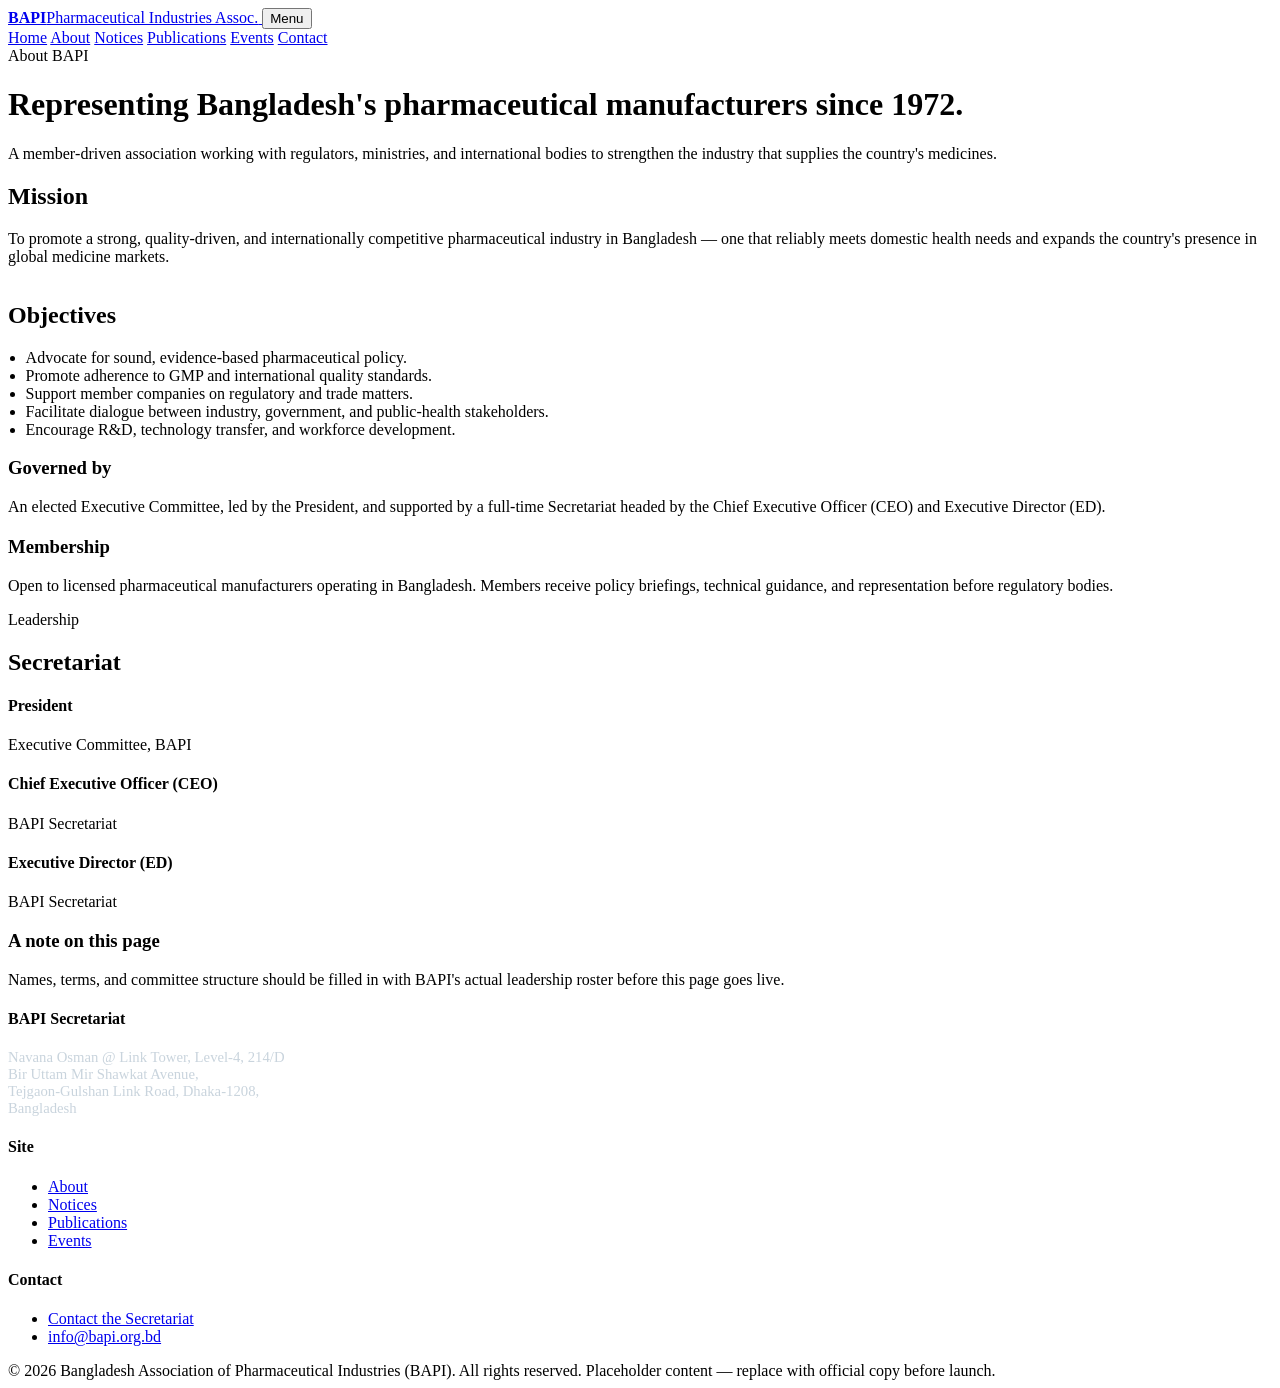
==== about.html @ 43f2510d "Add files via upload" ====
<!DOCTYPE html>
<html lang="en">
<head>
<meta charset="UTF-8">
<meta name="viewport" content="width=device-width, initial-scale=1.0">
<title>About — BAPI</title>
<link rel="preconnect" href="https://fonts.googleapis.com">
<link href="https://fonts.googleapis.com/css2?family=Source+Serif+4:wght@500;600;700&family=Public+Sans:wght@400;500;600;700&family=IBM+Plex+Mono:wght@500&display=swap" rel="stylesheet">
<link rel="stylesheet" href="css/style.css">
</head>
<body>

<header class="site-header">
  <div class="header-inner">
    <a class="brand" href="index.html">
      <span class="brand-mark" aria-hidden="true"></span>
      <span class="brand-text"><strong>BAPI</strong><span>Pharmaceutical Industries Assoc.</span></span>
    </a>
    <button class="nav-toggle" aria-expanded="false" aria-label="Toggle navigation">Menu</button>
    <nav class="nav">
      <a href="index.html">Home</a>
      <a href="about.html" aria-current="page">About</a>
      <a href="notices.html">Notices</a>
      <a href="publications.html">Publications</a>
      <a href="events.html">Events</a>
      <a href="contact.html">Contact</a>
    </nav>
  </div>
</header>

<div class="page-header">
  <div class="wrap">
    <span class="eyebrow">About BAPI</span>
    <h1>Representing Bangladesh's pharmaceutical manufacturers since 1972.</h1>
    <p>A member‑driven association working with regulators, ministries, and international bodies to strengthen the industry that supplies the country's medicines.</p>
  </div>
</div>

<section>
  <div class="wrap grid-2">
    <div>
      <div class="capsule-rule"><span></span><span></span></div>
      <h2>Mission</h2>
      <p style="color:var(--ink-soft);">
        To promote a strong, quality‑driven, and internationally competitive pharmaceutical industry in
        Bangladesh — one that reliably meets domestic health needs and expands the country's presence in
        global medicine markets.
      </p>
      <div class="capsule-rule" style="margin-top:36px;"><span></span><span></span></div>
      <h2>Objectives</h2>
      <ul style="color:var(--ink-soft);padding-left:1.1em;">
        <li>Advocate for sound, evidence‑based pharmaceutical policy.</li>
        <li>Promote adherence to GMP and international quality standards.</li>
        <li>Support member companies on regulatory and trade matters.</li>
        <li>Facilitate dialogue between industry, government, and public‑health stakeholders.</li>
        <li>Encourage R&amp;D, technology transfer, and workforce development.</li>
      </ul>
    </div>
    <div>
      <div class="card">
        <h3>Governed by</h3>
        <p>An elected Executive Committee, led by the President, and supported by a full‑time Secretariat headed by the Chief Executive Officer (CEO) and Executive Director (ED).</p>
      </div>
      <div class="card" style="margin-top:20px;">
        <h3>Membership</h3>
        <p>Open to licensed pharmaceutical manufacturers operating in Bangladesh. Members receive policy briefings, technical guidance, and representation before regulatory bodies.</p>
      </div>
    </div>
  </div>
</section>

<section class="section-alt">
  <div class="wrap">
    <div class="section-head">
      <span class="eyebrow-dark">Leadership</span>
      <h2>Secretariat</h2>
    </div>
    <div class="grid-2">
      <div>
        <div class="person">
          <span class="avatar" aria-hidden="true"></span>
          <div><h4>President</h4><span>Executive Committee, BAPI</span></div>
        </div>
        <div class="person">
          <span class="avatar" aria-hidden="true"></span>
          <div><h4>Chief Executive Officer (CEO)</h4><span>BAPI Secretariat</span></div>
        </div>
        <div class="person">
          <span class="avatar" aria-hidden="true"></span>
          <div><h4>Executive Director (ED)</h4><span>BAPI Secretariat</span></div>
        </div>
      </div>
      <div class="card">
        <h3>A note on this page</h3>
        <p>Names, terms, and committee structure should be filled in with BAPI's actual leadership roster before this page goes live.</p>
      </div>
    </div>
  </div>
</section>

<footer class="site-footer">
  <div class="wrap">
    <div class="footer-grid">
      <div>
        <h4>BAPI Secretariat</h4>
        <p style="max-width:38ch;color:#C9D4DD;font-size:.92rem;">
          Navana Osman @ Link Tower, Level‑4, 214/D Bir Uttam Mir Shawkat Avenue,
          Tejgaon‑Gulshan Link Road, Dhaka‑1208, Bangladesh
        </p>
      </div>
      <div>
        <h4>Site</h4>
        <ul>
          <li><a href="about.html">About</a></li>
          <li><a href="notices.html">Notices</a></li>
          <li><a href="publications.html">Publications</a></li>
          <li><a href="events.html">Events</a></li>
        </ul>
      </div>
      <div>
        <h4>Contact</h4>
        <ul>
          <li><a href="contact.html">Contact the Secretariat</a></li>
          <li><a href="mailto:info@bapi.org.bd">info@bapi.org.bd</a></li>
        </ul>
      </div>
    </div>
    <div class="footer-bottom">
      <span>© 2026 Bangladesh Association of Pharmaceutical Industries (BAPI). All rights reserved.</span>
      <span>Placeholder content — replace with official copy before launch.</span>
    </div>
  </div>
</footer>

<script src="js/script.js"></script>
</body>
</html>
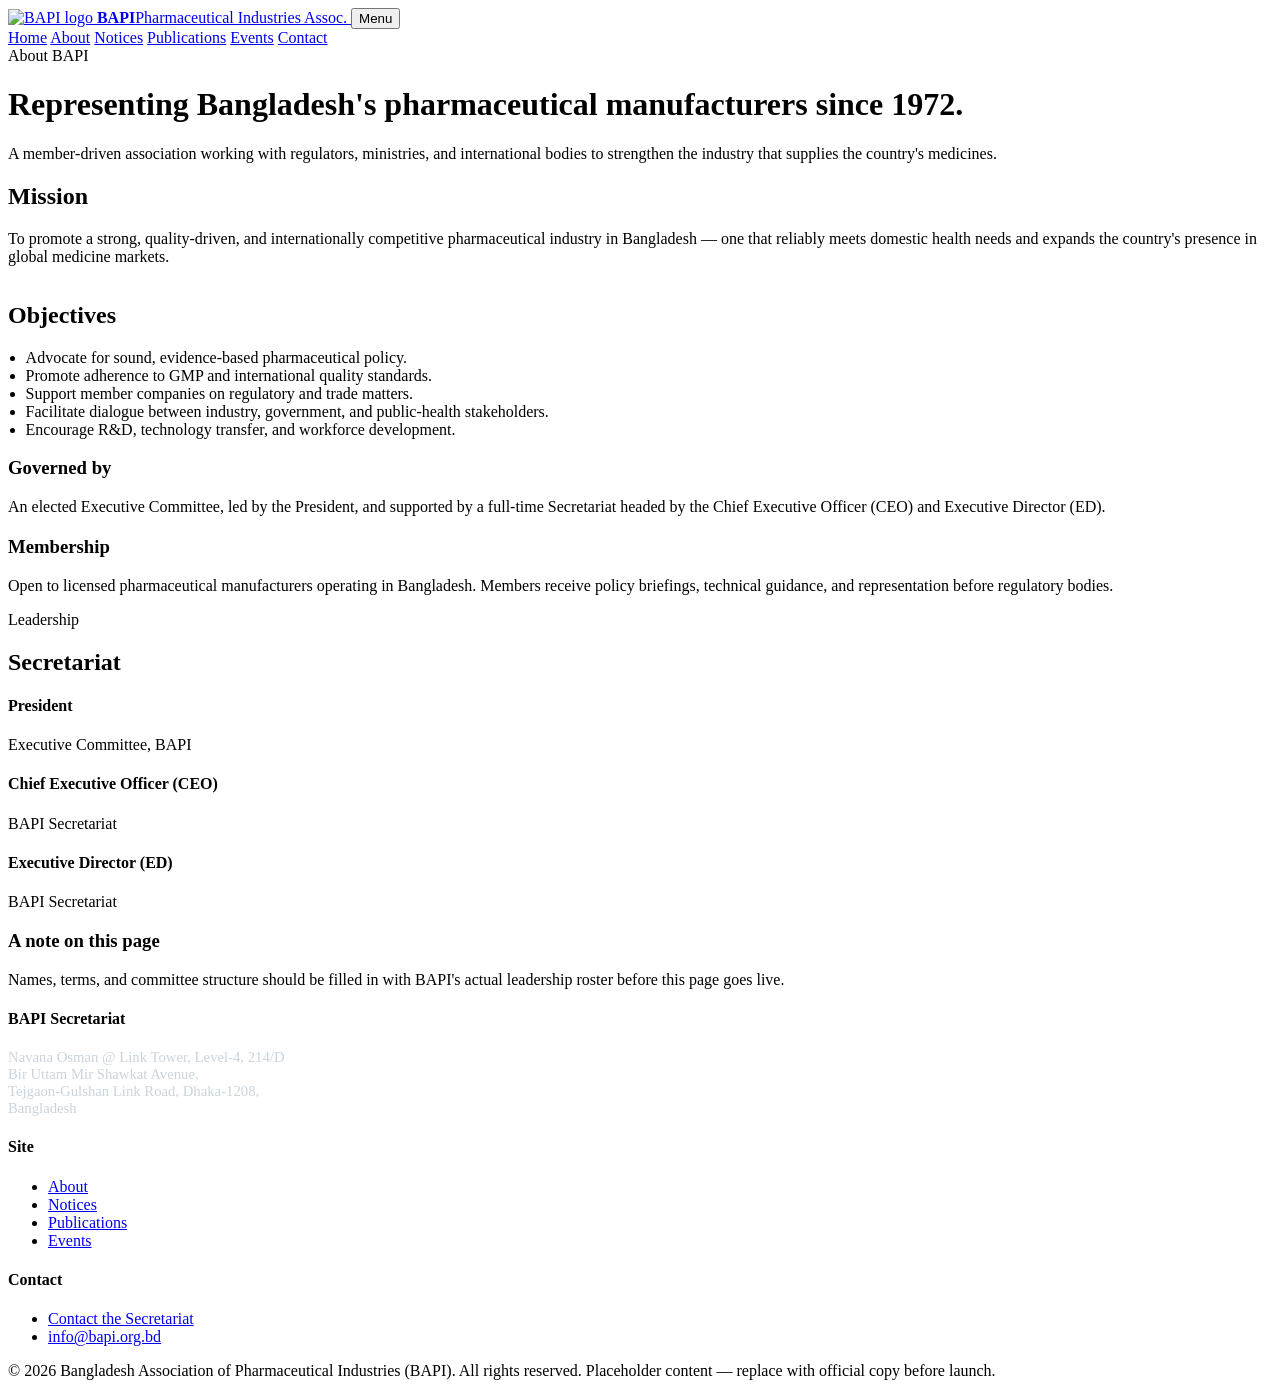
==== commit 15066584: "Add files via upload" ====
--- a/about.html
+++ b/about.html
@@ -6,6 +6,7 @@
 <title>About — BAPI</title>
 <link rel="preconnect" href="https://fonts.googleapis.com">
 <link href="https://fonts.googleapis.com/css2?family=Source+Serif+4:wght@500;600;700&family=Public+Sans:wght@400;500;600;700&family=IBM+Plex+Mono:wght@500&display=swap" rel="stylesheet">
+<link rel="icon" type="image/png" href="images/bapi-logo.png">
 <link rel="stylesheet" href="css/style.css">
 </head>
 <body>
@@ -13,7 +14,7 @@
 <header class="site-header">
   <div class="header-inner">
     <a class="brand" href="index.html">
-      <span class="brand-mark" aria-hidden="true"></span>
+      <img src="images/bapi-logo.png" alt="BAPI logo" class="brand-mark">
       <span class="brand-text"><strong>BAPI</strong><span>Pharmaceutical Industries Assoc.</span></span>
     </a>
     <button class="nav-toggle" aria-expanded="false" aria-label="Toggle navigation">Menu</button>
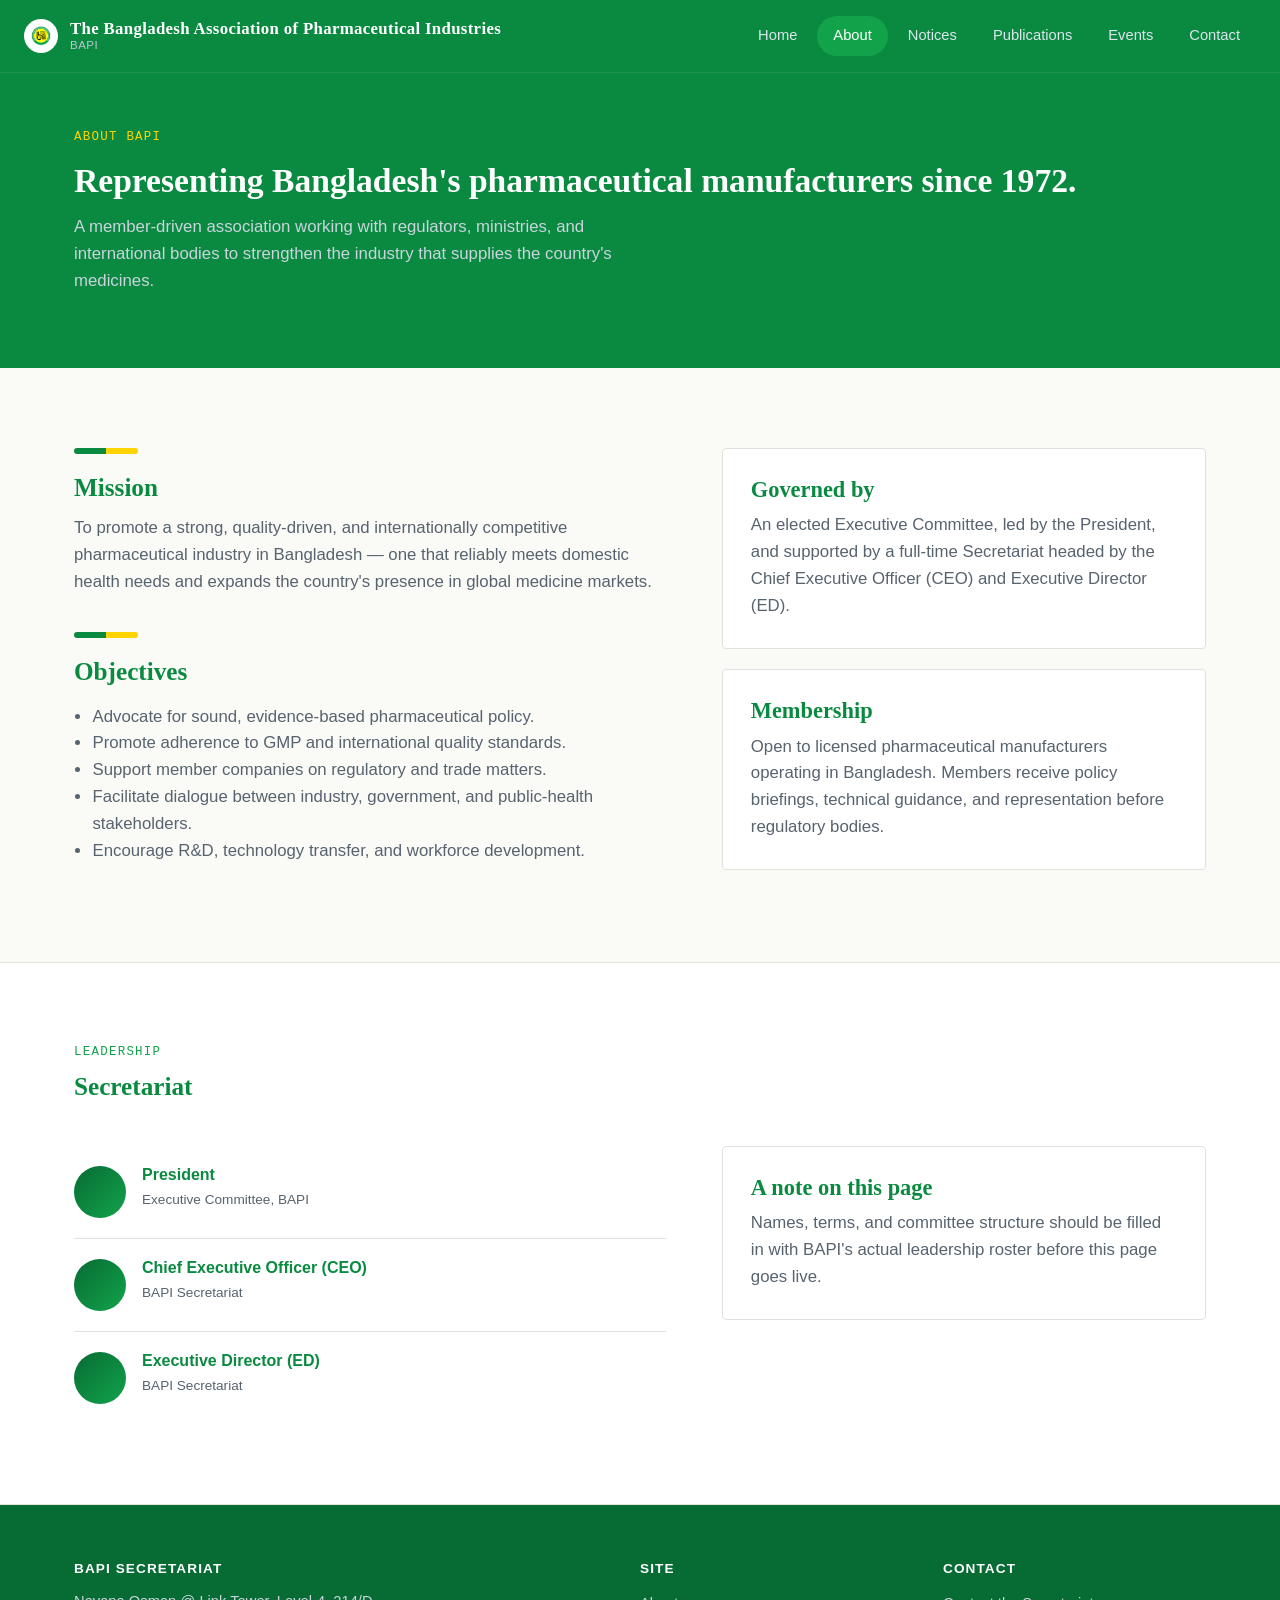
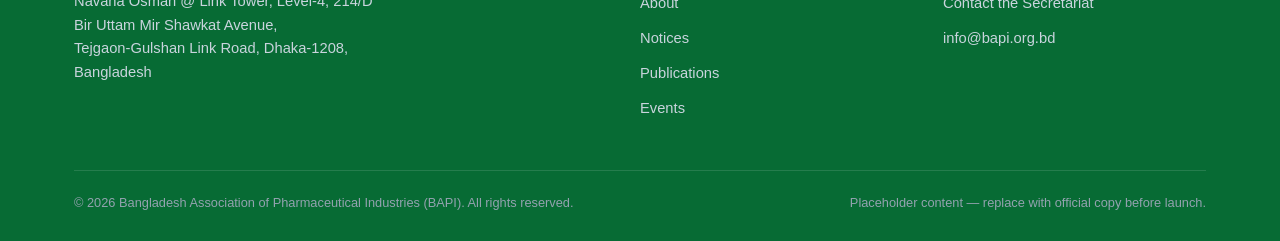
==== commit 5dee9053: "Update about.html" ====
--- a/about.html
+++ b/about.html
@@ -15,7 +15,7 @@
   <div class="header-inner">
     <a class="brand" href="index.html">
       <img src="images/bapi-logo.png" alt="BAPI logo" class="brand-mark">
-      <span class="brand-text"><strong>BAPI</strong><span>Pharmaceutical Industries Assoc.</span></span>
+      <span class="brand-text"><strong>The Bangladesh Association of Pharmaceutical Industries</strong><span>BAPI</span></span>
     </a>
     <button class="nav-toggle" aria-expanded="false" aria-label="Toggle navigation">Menu</button>
     <nav class="nav">
--- a/css/style.css
+++ b/css/style.css
@@ -0,0 +1,382 @@
+/* ============================================================
+   BAPI — Bangladesh Association of Pharmaceutical Industries
+   Design tokens
+   ============================================================ */
+:root{
+  /* Color */
+  --green-deep:   #0A8A40;   /* primary — header, nav, footer (from BAPI logo ring) */
+  --green-ink:    #076B34;   /* secondary panels, darker green */
+  --paper:       #FAFAF6;   /* page background */
+  --paper-raised:#FFFFFF;   /* card background */
+  --green-bright:        #12A34A;   /* accent — links, hover, capsule half */
+  --yellow:      #FFD400;   /* logo yellow — used on dark green backgrounds */
+  --gold:       #9A6A00;   /* muted gold — text/borders on light backgrounds (readable on white) */
+  --ink:         #1E2732;   /* body text */
+  --ink-soft:    #57636F;   /* secondary text */
+  --line:        #DEE3DD;   /* hairline borders */
+
+  /* Type */
+  --font-display: "Source Serif 4", "Georgia", serif;
+  --font-body: "Public Sans", "Segoe UI", sans-serif;
+  --font-mono: "IBM Plex Mono", "Courier New", monospace;
+
+  --step-0: clamp(1rem, 0.96rem + 0.2vw, 1.05rem);
+  --step-1: clamp(1.2rem, 1.1rem + 0.5vw, 1.4rem);
+  --step-2: clamp(1.6rem, 1.4rem + 1vw, 2.1rem);
+  --step-3: clamp(2.1rem, 1.7rem + 2vw, 3.2rem);
+  --step-4: clamp(2.6rem, 2rem + 3vw, 4.4rem);
+
+  --radius-pill: 999px;
+  --radius-card: 4px;
+  --max-w: 1180px;
+}
+
+*,*::before,*::after{box-sizing:border-box;}
+html{scroll-behavior:smooth;}
+body{
+  margin:0;
+  background:var(--paper);
+  color:var(--ink);
+  font-family:var(--font-body);
+  font-size:var(--step-0);
+  line-height:1.6;
+  -webkit-font-smoothing:antialiased;
+}
+img{max-width:100%;display:block;}
+a{color:var(--green-bright);text-decoration:none;}
+a:hover{text-decoration:underline;}
+a:focus-visible,button:focus-visible,input:focus-visible,textarea:focus-visible{
+  outline:3px solid var(--gold);
+  outline-offset:2px;
+}
+h1,h2,h3,h4{
+  font-family:var(--font-display);
+  font-weight:600;
+  line-height:1.15;
+  margin:0 0 .5em;
+  color:var(--green-deep);
+}
+p{margin:0 0 1em;}
+.wrap{max-width:var(--max-w);margin:0 auto;padding:0 24px;}
+
+/* ---------- Signature element: the capsule divider ----------
+   An abstract two-tone capsule stands in for the pharma subject
+   throughout the site: nav underline, section breaks, list markers. */
+.capsule-rule{
+  display:flex;
+  height:6px;
+  width:64px;
+  border-radius:var(--radius-pill);
+  overflow:hidden;
+  margin:0 0 20px;
+}
+.capsule-rule span{flex:1;}
+.capsule-rule span:first-child{background:var(--green-deep);}
+.capsule-rule span:last-child{background:var(--yellow);}
+.capsule-rule.center{margin-inline:auto;}
+
+/* ---------- Header / Nav ---------- */
+.site-header{
+  background:var(--green-deep);
+  color:#fff;
+  position:sticky;
+  top:0;
+  z-index:50;
+  box-shadow:0 1px 0 rgba(255,255,255,.08);
+}
+.header-inner{
+  display:flex;
+  align-items:center;
+  justify-content:space-between;
+  gap:24px;
+  padding:16px 24px;
+}
+.brand{
+  display:flex;
+  align-items:center;
+  gap:12px;
+  color:#fff;
+  text-decoration:none;
+}
+.brand:hover{text-decoration:none;}
+.brand-mark{
+  width:34px;height:34px;border-radius:var(--radius-pill);
+  background:linear-gradient(90deg, var(--green-deep) 0 50%, var(--yellow) 50% 100%);
+  flex:none;
+}
+img.brand-mark{
+  object-fit:contain;
+  background:#fff;
+  padding:2px;
+}
+.brand-text{line-height:1.2;}
+.brand-text strong{display:block;font-family:var(--font-display);font-size:1.05rem;letter-spacing:.02em;}
+.brand-text span{display:block;font-size:.72rem;color:#B9C6D3;letter-spacing:.04em;text-transform:uppercase;}
+
+/* Hero / page-header logo watermark, echoing the signature ring motif */
+.header-logo-lg{
+  width:88px;height:88px;
+  border-radius:var(--radius-pill);
+  background:#fff;
+  padding:6px;
+  flex:none;
+}
+
+.nav{display:flex;gap:4px;flex-wrap:wrap;}
+.nav a{
+  color:#DCE5EC;
+  font-size:.92rem;
+  padding:8px 16px;
+  border-radius:var(--radius-pill);
+  transition:background .15s ease, color .15s ease;
+}
+.nav a:hover{background:rgba(255,255,255,.1);color:#fff;text-decoration:none;}
+.nav a[aria-current="page"]{background:var(--green-bright);color:#fff;}
+.nav-toggle{display:none;}
+
+@media (max-width:860px){
+  .nav-toggle{
+    display:inline-flex;align-items:center;justify-content:center;
+    background:transparent;border:1px solid rgba(255,255,255,.3);
+    color:#fff;border-radius:var(--radius-card);padding:8px 12px;
+    font-size:.9rem;cursor:pointer;
+  }
+  .nav{
+    display:none;
+    width:100%;flex-direction:column;gap:2px;
+    padding:8px 0 4px;
+  }
+  .nav.open{display:flex;}
+  .header-inner{flex-wrap:wrap;}
+}
+
+/* ---------- Hero ---------- */
+.hero{
+  background:
+    radial-gradient(1100px 420px at 85% -10%, rgba(255,212,0,.28), transparent 60%),
+    var(--green-deep);
+  color:#fff;
+  padding:96px 0 88px;
+}
+.hero .eyebrow{
+  font-family:var(--font-mono);
+  font-size:.78rem;
+  letter-spacing:.12em;
+  text-transform:uppercase;
+  color:var(--yellow);
+  display:block;
+  margin-bottom:18px;
+}
+.hero h1{
+  color:#fff;
+  font-size:var(--step-4);
+  max-width:16ch;
+  margin-bottom:22px;
+}
+.hero p.lead{
+  color:#C9D4DD;
+  font-size:var(--step-1);
+  max-width:56ch;
+  margin-bottom:32px;
+}
+.hero-actions{display:flex;gap:14px;flex-wrap:wrap;}
+
+.hero-grid{
+  display:grid;
+  grid-template-columns:1fr auto;
+  align-items:center;
+  gap:48px;
+}
+.hero-logo{
+  width:220px;height:220px;
+  filter:drop-shadow(0 18px 40px rgba(0,0,0,.35));
+}
+@media (max-width:760px){
+  .hero-grid{grid-template-columns:1fr;text-align:left;}
+  .hero-logo{width:120px;height:120px;justify-self:start;order:-1;margin-bottom:8px;}
+}
+
+.btn{
+  display:inline-block;
+  font-family:var(--font-body);
+  font-weight:600;
+  font-size:.95rem;
+  padding:12px 26px;
+  border-radius:var(--radius-pill);
+  border:1px solid transparent;
+  cursor:pointer;
+}
+.btn:hover{text-decoration:none;}
+.btn-primary{background:var(--green-bright);color:#fff;}
+.btn-primary:hover{background:#086B32;}
+.btn-ghost{background:transparent;color:#fff;border-color:rgba(255,255,255,.4);}
+.btn-ghost:hover{background:rgba(255,255,255,.1);}
+.btn-outline{background:transparent;color:var(--green-deep);border-color:var(--green-deep);}
+.btn-outline:hover{background:var(--green-deep);color:#fff;}
+
+/* ---------- Stat band ---------- */
+.stat-band{
+  background:var(--paper-raised);
+  border-bottom:1px solid var(--line);
+}
+.stat-grid{
+  display:grid;
+  grid-template-columns:repeat(4,1fr);
+  gap:0;
+}
+.stat{
+  padding:36px 24px;
+  border-left:1px solid var(--line);
+  text-align:left;
+}
+.stat:first-child{border-left:none;}
+.stat .num{
+  font-family:var(--font-display);
+  font-size:var(--step-3);
+  color:var(--green-deep);
+  display:block;
+}
+.stat .label{
+  font-size:.85rem;
+  color:var(--ink-soft);
+  text-transform:uppercase;
+  letter-spacing:.06em;
+}
+@media (max-width:760px){
+  .stat-grid{grid-template-columns:repeat(2,1fr);}
+  .stat{border-left:none;border-top:1px solid var(--line);}
+  .stat:nth-child(1),.stat:nth-child(2){border-top:none;}
+}
+
+/* ---------- Sections ---------- */
+section{padding:80px 0;}
+section.tight{padding:56px 0;}
+.section-head{max-width:64ch;margin-bottom:44px;}
+.section-head .eyebrow-dark{
+  font-family:var(--font-mono);
+  font-size:.78rem;
+  letter-spacing:.1em;
+  text-transform:uppercase;
+  color:var(--green-bright);
+  display:block;
+  margin-bottom:10px;
+}
+.section-alt{background:var(--paper-raised);border-top:1px solid var(--line);border-bottom:1px solid var(--line);}
+
+/* Card grid */
+.grid-3{display:grid;grid-template-columns:repeat(3,1fr);gap:28px;}
+.grid-2{display:grid;grid-template-columns:1.1fr .9fr;gap:56px;align-items:start;}
+@media (max-width:860px){.grid-3{grid-template-columns:1fr;}.grid-2{grid-template-columns:1fr;gap:32px;}}
+
+.card{
+  background:var(--paper-raised);
+  border:1px solid var(--line);
+  border-radius:var(--radius-card);
+  padding:28px;
+}
+.card h3{font-size:var(--step-1);margin-bottom:10px;}
+.card p{color:var(--ink-soft);margin-bottom:0;}
+
+/* ---------- Register / list rows (notices, publications, events) ---------- */
+.register{border-top:1px solid var(--line);}
+.register-row{
+  display:grid;
+  grid-template-columns:120px 1fr auto;
+  gap:20px;
+  align-items:start;
+  padding:22px 0;
+  border-bottom:1px solid var(--line);
+}
+.register-row .ref{
+  font-family:var(--font-mono);
+  font-size:.8rem;
+  color:var(--ink-soft);
+  padding-top:3px;
+}
+.register-row .ref .date{display:block;color:var(--green-deep);font-weight:600;margin-bottom:2px;}
+.register-row h3{font-size:1.05rem;margin-bottom:6px;}
+.register-row p{color:var(--ink-soft);margin-bottom:0;font-size:.92rem;}
+.tag{
+  display:inline-block;
+  font-family:var(--font-mono);
+  font-size:.7rem;
+  letter-spacing:.06em;
+  text-transform:uppercase;
+  color:var(--gold);
+  border:1px solid var(--gold);
+  border-radius:var(--radius-pill);
+  padding:3px 10px;
+  margin-bottom:8px;
+}
+.register-row .action{align-self:center;white-space:nowrap;font-size:.88rem;}
+@media (max-width:640px){
+  .register-row{grid-template-columns:1fr;}
+  .register-row .action{justify-self:start;}
+}
+
+/* ---------- Team / leadership ---------- */
+.person{display:flex;gap:16px;align-items:flex-start;padding:20px 0;border-bottom:1px solid var(--line);}
+.person:last-child{border-bottom:none;}
+.person .avatar{
+  width:52px;height:52px;border-radius:var(--radius-pill);flex:none;
+  background:linear-gradient(135deg,var(--green-ink),var(--green-bright));
+}
+.person h4{margin:0 0 2px;font-size:1rem;font-family:var(--font-body);font-weight:700;color:var(--green-deep);}
+.person span{font-size:.85rem;color:var(--ink-soft);}
+
+/* ---------- CTA band ---------- */
+.cta-band{
+  background:var(--green-deep);
+  color:#fff;
+  padding:64px 0;
+  text-align:center;
+}
+.cta-band h2{color:#fff;}
+.cta-band p{color:#C9D4DD;max-width:52ch;margin:0 auto 28px;}
+
+/* ---------- Footer ---------- */
+.site-footer{background:var(--green-ink);color:#C9D4DD;padding:56px 0 28px;}
+.footer-grid{display:grid;grid-template-columns:2fr 1fr 1fr;gap:40px;margin-bottom:40px;}
+.footer-grid h4{color:#fff;font-family:var(--font-body);font-size:.85rem;text-transform:uppercase;letter-spacing:.08em;margin-bottom:14px;}
+.footer-grid ul{list-style:none;margin:0;padding:0;}
+.footer-grid li{margin-bottom:8px;}
+.footer-grid a{color:#C9D4DD;font-size:.92rem;}
+.footer-grid a:hover{color:#fff;}
+.footer-bottom{
+  border-top:1px solid rgba(255,255,255,.12);
+  padding-top:22px;
+  display:flex;justify-content:space-between;flex-wrap:wrap;gap:10px;
+  font-size:.8rem;color:#93A2AF;
+}
+@media (max-width:760px){.footer-grid{grid-template-columns:1fr;}}
+
+/* ---------- Contact page ---------- */
+.contact-card{background:var(--paper-raised);border:1px solid var(--line);border-radius:var(--radius-card);padding:32px;}
+.field{margin-bottom:18px;}
+.field label{display:block;font-size:.85rem;font-weight:600;color:var(--green-deep);margin-bottom:6px;}
+.field input,.field textarea{
+  width:100%;
+  border:1px solid var(--line);
+  border-radius:var(--radius-card);
+  padding:11px 14px;
+  font-family:var(--font-body);
+  font-size:.95rem;
+  background:#fff;
+  color:var(--ink);
+}
+.field textarea{resize:vertical;min-height:120px;}
+.info-row{display:flex;gap:14px;padding:16px 0;border-bottom:1px solid var(--line);}
+.info-row:last-child{border-bottom:none;}
+.info-row .k{width:120px;flex:none;font-size:.8rem;text-transform:uppercase;letter-spacing:.05em;color:var(--ink-soft);}
+.info-row .v{font-size:.95rem;}
+
+/* ---------- Breadcrumb / page header ---------- */
+.page-header{background:var(--green-deep);color:#fff;padding:56px 0;}
+.page-header .eyebrow{font-family:var(--font-mono);font-size:.78rem;letter-spacing:.1em;text-transform:uppercase;color:var(--yellow);display:block;margin-bottom:14px;}
+.page-header h1{color:#fff;margin-bottom:0;}
+.page-header p{color:#C9D4DD;margin-top:14px;max-width:60ch;}
+
+@media (prefers-reduced-motion: reduce){
+  html{scroll-behavior:auto;}
+  *{animation-duration:.001ms !important;transition-duration:.001ms !important;}
+}
